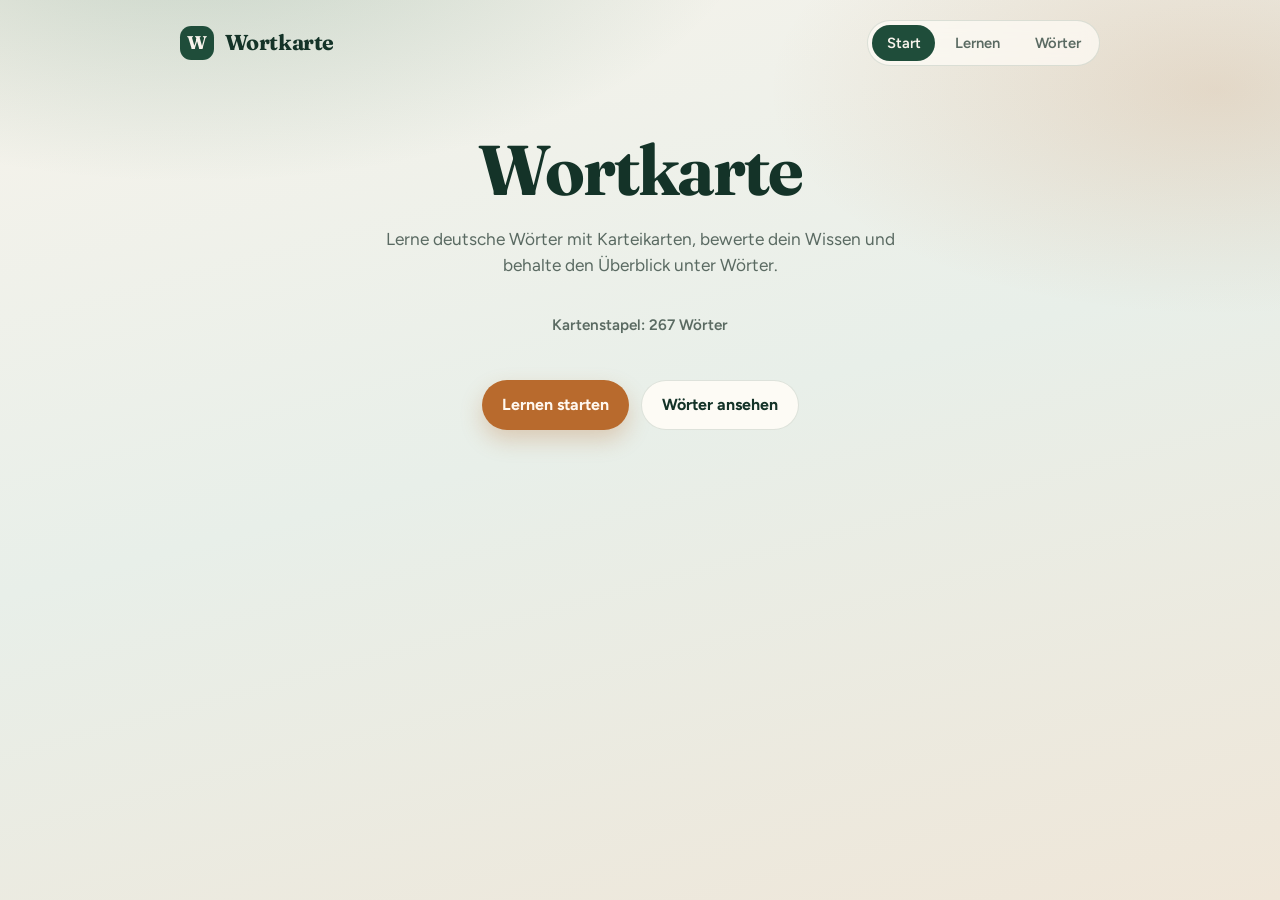
==== index.html @ 6b773d1d "Deploy rating-status fix on stable gh-pages URL Progress resolves by id and German text; cache v=268" ====
<!DOCTYPE html>
<html lang="de">
<head>
  <meta charset="UTF-8">
  <meta name="viewport" content="width=device-width, initial-scale=1.0, viewport-fit=cover">
  <meta name="theme-color" content="#1f4d3a">
  <meta name="apple-mobile-web-app-capable" content="yes">
  <meta name="apple-mobile-web-app-status-bar-style" content="default">
  <meta name="apple-mobile-web-app-title" content="Wortkarte">
  <title>Wortkarte — Deutsch lernen</title>
  <link rel="manifest" href="manifest.webmanifest">
  <link rel="icon" href="icon-192.png" type="image/png">
  <link rel="apple-touch-icon" href="icon-192.png">
  <link rel="preconnect" href="https://fonts.googleapis.com">
  <link rel="preconnect" href="https://fonts.gstatic.com" crossorigin>
  <link href="https://fonts.googleapis.com/css2?family=Figtree:wght@400;500;600;700&family=Fraunces:opsz,wght@9..144,500;9..144,700&display=swap" rel="stylesheet">
  <link rel="stylesheet" href="styles.css?v=268">
</head>
<body>
  <div class="atmosphere" aria-hidden="true"></div>

  <div id="app" class="app">
    <header class="topbar">
      <button type="button" class="brand" id="brand-btn" aria-label="Zur Startseite">
        <span class="brand-mark">W</span>
        <span class="brand-name">Wortkarte</span>
      </button>
      <nav class="nav" aria-label="Hauptnavigation">
        <button type="button" class="nav-btn" data-view="home" id="nav-home">Start</button>
        <button type="button" class="nav-btn" data-view="study" id="nav-study">Lernen</button>
        <button type="button" class="nav-btn" data-view="browse" id="nav-browse">Wörter</button>
      </nav>
    </header>

    <main id="main" class="main" aria-live="polite"></main>
  </div>

  <script src="words.js?v=268"></script>
  <script src="app.js?v=268"></script>
</body>
</html>
---- styles.css ----
:root {
  --pine: #1f4d3a;
  --pine-deep: #143328;
  --moss: #3d7a5f;
  --linen: #f3eee4;
  --mist: #e7efe9;
  --ink: #1c2420;
  --muted: #5a6a62;
  --line: rgba(31, 77, 58, 0.14);
  --card: rgba(255, 252, 247, 0.92);
  --copper: #b86a2d;
  --copper-hover: #9a5622;
  --forgot: #a33b3b;
  --difficult: #b86a2d;
  --easy: #2f6f4e;
  --instant: #1f5f8a;
  --shadow: 0 18px 40px rgba(20, 51, 40, 0.12);
  --radius: 18px;
  --font-display: "Fraunces", Georgia, serif;
  --font-body: "Figtree", "Segoe UI", sans-serif;
}

* {
  box-sizing: border-box;
}

html,
body {
  margin: 0;
  min-height: 100%;
}

body {
  font-family: var(--font-body);
  color: var(--ink);
  background: var(--linen);
  line-height: 1.5;
}

button {
  font: inherit;
  cursor: pointer;
}

.atmosphere {
  position: fixed;
  inset: 0;
  z-index: -1;
  background:
    radial-gradient(ellipse 80% 55% at 15% -10%, rgba(61, 122, 95, 0.28), transparent 55%),
    radial-gradient(ellipse 70% 50% at 95% 10%, rgba(184, 106, 45, 0.18), transparent 50%),
    linear-gradient(165deg, #f7f3eb 0%, #e8efe9 48%, #efe6d8 100%);
}

.app {
  width: min(920px, calc(100% - 2rem));
  margin: 0 auto;
  padding: 1.25rem 0 3rem;
}

.topbar {
  display: flex;
  align-items: center;
  justify-content: space-between;
  gap: 1rem;
  margin-bottom: 1.75rem;
  animation: rise 0.55s ease both;
}

.brand {
  display: inline-flex;
  align-items: center;
  gap: 0.65rem;
  border: 0;
  background: transparent;
  padding: 0;
  color: var(--pine-deep);
}

.brand-mark {
  display: grid;
  place-items: center;
  width: 2.15rem;
  height: 2.15rem;
  border-radius: 0.7rem;
  background: var(--pine);
  color: #f8f4ec;
  font-family: var(--font-display);
  font-weight: 700;
  font-size: 1.15rem;
}

.brand-name {
  font-family: var(--font-display);
  font-size: 1.35rem;
  font-weight: 700;
  letter-spacing: -0.02em;
}

.nav {
  display: flex;
  gap: 0.35rem;
  background: rgba(255, 252, 247, 0.7);
  border: 1px solid var(--line);
  border-radius: 999px;
  padding: 0.25rem;
  backdrop-filter: blur(8px);
}

.nav-btn {
  border: 0;
  background: transparent;
  color: var(--muted);
  padding: 0.45rem 0.9rem;
  border-radius: 999px;
  font-weight: 600;
  font-size: 0.92rem;
  transition: background 0.2s ease, color 0.2s ease, transform 0.2s ease;
}

.nav-btn:hover {
  color: var(--pine);
}

.nav-btn.active {
  background: var(--pine);
  color: #f8f4ec;
}

.main {
  min-height: 60vh;
}

.panel {
  animation: rise 0.45s ease both;
}

.hero {
  display: grid;
  gap: 1.25rem;
  padding: 2.4rem 1.5rem 2rem;
  text-align: center;
}

.hero-brand {
  margin: 0;
  font-family: var(--font-display);
  font-size: clamp(2.6rem, 8vw, 4.4rem);
  line-height: 1.05;
  letter-spacing: -0.03em;
  color: var(--pine-deep);
}

.hero-lead {
  margin: 0 auto;
  max-width: 34rem;
  color: var(--muted);
  font-size: 1.08rem;
}

.cta-row {
  display: flex;
  flex-wrap: wrap;
  justify-content: center;
  gap: 0.75rem;
  margin-top: 0.5rem;
}

.btn {
  border: 0;
  border-radius: 999px;
  padding: 0.75rem 1.25rem;
  font-weight: 700;
  transition: transform 0.18s ease, background 0.18s ease, box-shadow 0.18s ease;
}

.btn:hover {
  transform: translateY(-1px);
}

.btn:active {
  transform: translateY(0);
}

.btn-primary {
  background: var(--copper);
  color: #fff8f0;
  box-shadow: 0 10px 22px rgba(184, 106, 45, 0.28);
}

.btn-primary:hover {
  background: var(--copper-hover);
}

.btn-secondary {
  background: rgba(255, 252, 247, 0.9);
  color: var(--pine-deep);
  border: 1px solid var(--line);
}

.btn-danger {
  background: var(--forgot);
  color: #fff5f5;
}

.btn-ghost {
  background: transparent;
  color: var(--muted);
  border: 1px solid transparent;
}

.btn-ghost:hover {
  border-color: var(--line);
  color: var(--pine);
}

.btn:disabled {
  opacity: 0.45;
  cursor: not-allowed;
  transform: none;
  box-shadow: none;
}

.study-shell,
.browse-shell {
  display: grid;
  gap: 1rem;
}

.study-meta,
.browse-toolbar {
  display: flex;
  align-items: center;
  justify-content: space-between;
  gap: 0.75rem;
  flex-wrap: wrap;
}

.meta-text {
  color: var(--muted);
  font-weight: 600;
  font-size: 0.95rem;
}

.flashcard {
  position: relative;
  min-height: 320px;
  perspective: 1200px;
  cursor: pointer;
  border: 0;
  background: transparent;
  width: 100%;
  padding: 0;
  text-align: left;
}

.flashcard-inner {
  position: relative;
  width: 100%;
  min-height: 320px;
  transform-style: preserve-3d;
  transition: transform 0.55s cubic-bezier(0.2, 0.8, 0.2, 1);
  border-radius: var(--radius);
  box-shadow: var(--shadow);
}

.flashcard.is-flipped .flashcard-inner {
  transform: rotateY(180deg);
}

.face {
  position: absolute;
  inset: 0;
  display: grid;
  align-content: center;
  gap: 0.85rem;
  padding: 2rem 1.5rem;
  border-radius: var(--radius);
  border: 1px solid var(--line);
  background: var(--card);
  backface-visibility: hidden;
  -webkit-backface-visibility: hidden;
}

.face-back {
  transform: rotateY(180deg);
  background:
    linear-gradient(160deg, rgba(255, 252, 247, 0.96), rgba(231, 239, 233, 0.95));
}

.face-label {
  margin: 0;
  text-transform: uppercase;
  letter-spacing: 0.12em;
  font-size: 0.75rem;
  font-weight: 700;
  color: var(--moss);
}

.face-word {
  margin: 0;
  font-family: var(--font-display);
  font-size: clamp(1.8rem, 5vw, 2.6rem);
  line-height: 1.15;
  color: var(--pine-deep);
  letter-spacing: -0.02em;
}

.face-meaning {
  margin: 0;
  font-size: 1.15rem;
  color: var(--ink);
  font-weight: 600;
}

.face-example {
  margin: 0;
  padding-top: 0.35rem;
  border-top: 1px solid var(--line);
  color: var(--muted);
}

.face-example strong {
  display: block;
  color: var(--pine);
  font-weight: 600;
  margin-bottom: 0.15rem;
}

.hint {
  margin: 0;
  text-align: center;
  color: var(--muted);
  font-size: 0.92rem;
}

.rating-row {
  display: grid;
  grid-template-columns: repeat(4, minmax(0, 1fr));
  gap: 0.55rem;
}

.rate-btn {
  border: 1px solid transparent;
  border-radius: 14px;
  padding: 0.85rem 0.5rem;
  font-weight: 700;
  color: #fff;
  transition: transform 0.18s ease, filter 0.18s ease;
}

.rate-btn:hover {
  transform: translateY(-1px);
  filter: brightness(1.05);
}

.rate-forgot { background: var(--forgot); }
.rate-difficult { background: var(--difficult); }
.rate-easy { background: var(--easy); }
.rate-instant { background: var(--instant); }

.empty-state,
.error-state {
  display: grid;
  gap: 0.85rem;
  justify-items: center;
  text-align: center;
  padding: 2.5rem 1.25rem;
  border: 1px dashed var(--line);
  border-radius: var(--radius);
  background: rgba(255, 252, 247, 0.65);
}

.empty-state h2,
.error-state h2 {
  margin: 0;
  font-family: var(--font-display);
  color: var(--pine-deep);
}

.empty-state p,
.error-state p {
  margin: 0;
  color: var(--muted);
  max-width: 28rem;
}

.control-block {
  display: grid;
  gap: 0.45rem;
  margin: 0.25rem 0 0.75rem;
}

.control-label {
  margin: 0;
  font-size: 0.82rem;
  font-weight: 700;
  letter-spacing: 0.04em;
  text-transform: uppercase;
  color: var(--muted);
}

.chip-row {
  display: flex;
  flex-wrap: wrap;
  gap: 0.4rem;
}

.filter-chip {
  border: 1px solid var(--line);
  background: rgba(255, 252, 247, 0.9);
  color: var(--pine-deep);
  border-radius: 999px;
  padding: 0.45rem 0.8rem;
  font-weight: 700;
  font-size: 0.88rem;
}

.filter-chip.is-active {
  background: var(--pine);
  border-color: var(--pine);
  color: #f8f4ec;
}

.filter-dropdown {
  border: 1px solid var(--line);
  border-radius: 12px;
  background: #fff;
  padding: 0.15rem 0.7rem;
}

.filter-dropdown summary {
  cursor: pointer;
  list-style: none;
  font-weight: 600;
  color: var(--pine-deep);
  padding: 0.55rem 0;
}

.filter-dropdown summary::-webkit-details-marker {
  display: none;
}

.filter-dropdown-menu {
  display: grid;
  gap: 0.35rem;
  padding: 0 0 0.65rem;
  border-top: 1px solid var(--line);
  padding-top: 0.55rem;
}

.filter-option {
  display: flex;
  align-items: center;
  gap: 0.55rem;
  font-weight: 600;
  color: var(--ink);
}

.filter-option input {
  width: 1.05rem;
  height: 1.05rem;
  accent-color: var(--pine);
}

.btn-small {
  justify-self: start;
  padding: 0.55rem 0.95rem;
  font-size: 0.9rem;
}

.study-controls {
  display: grid;
  gap: 0.75rem;
  padding: 0.85rem 1rem;
  border: 1px solid var(--line);
  border-radius: 14px;
  background: rgba(255, 252, 247, 0.75);
}

.browse-notice {
  margin: 0;
  padding: 0.75rem 1rem;
  border-radius: 12px;
  background: rgba(61, 122, 95, 0.12);
  color: var(--pine-deep);
  font-weight: 600;
}


.import-panel {
  border: 1px solid var(--line);
  border-radius: 14px;
  background: rgba(255, 252, 247, 0.8);
  padding: 0.85rem 1rem 1rem;
}

.import-panel summary {
  cursor: pointer;
  font-weight: 700;
  color: var(--pine-deep);
}

.import-help {
  margin: 0.65rem 0 0.85rem;
  color: var(--muted);
  font-size: 0.95rem;
}

.import-help code {
  font-family: ui-monospace, SFMono-Regular, Menlo, monospace;
  font-size: 0.88em;
}

.field-label {
  display: block;
  margin: 0.55rem 0 0.3rem;
  font-size: 0.85rem;
  font-weight: 700;
  color: var(--muted);
}

.field-input,
.import-text {
  width: 100%;
  border: 1px solid var(--line);
  border-radius: 12px;
  padding: 0.7rem 0.8rem;
  background: #fff;
  color: var(--ink);
  font: inherit;
}

.import-text {
  resize: vertical;
  min-height: 7rem;
}

.add-grid {
  margin-top: 0.75rem;
}

.import-actions {
  justify-content: flex-start;
  margin-top: 0.75rem;
}

.word-list {
  list-style: none;
  margin: 0;
  padding: 0;
  display: grid;
  gap: 0.55rem;
}

.word-item {
  display: grid;
  grid-template-columns: auto 1fr auto;
  gap: 0.85rem;
  align-items: start;
  padding: 0.95rem 1rem;
  border: 1px solid var(--line);
  border-radius: 14px;
  background: var(--card);
  transition: border-color 0.2s ease, transform 0.2s ease;
  animation: rise 0.4s ease both;
}

.word-item:hover {
  border-color: rgba(31, 77, 58, 0.28);
}

.word-item.is-selected {
  border-color: var(--moss);
  background: rgba(231, 239, 233, 0.85);
}

.word-check {
  margin-top: 0.35rem;
  width: 1.1rem;
  height: 1.1rem;
  accent-color: var(--pine);
}

.word-main {
  display: grid;
  gap: 0.2rem;
  min-width: 0;
}

.word-de {
  margin: 0;
  font-family: var(--font-display);
  font-size: 1.2rem;
  color: var(--pine-deep);
  font-weight: 700;
}

.word-en {
  margin: 0;
  color: var(--ink);
  font-weight: 500;
}

.word-actions {
  display: flex;
  flex-wrap: wrap;
  gap: 0.4rem;
  margin-top: 0.45rem;
}

.word-item.is-editing {
  grid-template-columns: 1fr;
}

.edit-grid {
  display: grid;
  gap: 0.2rem;
  width: 100%;
}


.status-pill {
  display: inline-flex;
  align-items: center;
  justify-content: center;
  min-width: 5.5rem;
  padding: 0.35rem 0.7rem;
  border-radius: 999px;
  font-size: 0.78rem;
  font-weight: 700;
  letter-spacing: 0.02em;
  text-transform: capitalize;
  white-space: nowrap;
}

.status-none {
  background: rgba(90, 106, 98, 0.12);
  color: var(--muted);
}

.status-forgot {
  background: rgba(163, 59, 59, 0.14);
  color: var(--forgot);
}

.status-difficult {
  background: rgba(184, 106, 45, 0.16);
  color: var(--difficult);
}

.status-easy {
  background: rgba(47, 111, 78, 0.14);
  color: var(--easy);
}

.status-instant {
  background: rgba(31, 95, 138, 0.14);
  color: var(--instant);
}

@keyframes rise {
  from {
    opacity: 0;
    transform: translateY(10px);
  }
  to {
    opacity: 1;
    transform: translateY(0);
  }
}

@media (max-width: 680px) {
  .app {
    width: min(100% - 1.25rem, 920px);
  }

  .topbar {
    flex-direction: column;
    align-items: stretch;
  }

  .nav {
    width: 100%;
    justify-content: space-between;
  }

  .nav-btn {
    flex: 1;
    padding: 0.55rem 0.4rem;
    font-size: 0.85rem;
  }

  .rating-row {
    grid-template-columns: repeat(2, minmax(0, 1fr));
  }

  .word-item {
    grid-template-columns: auto 1fr;
  }

  .status-pill {
    grid-column: 2;
    justify-self: start;
  }
}
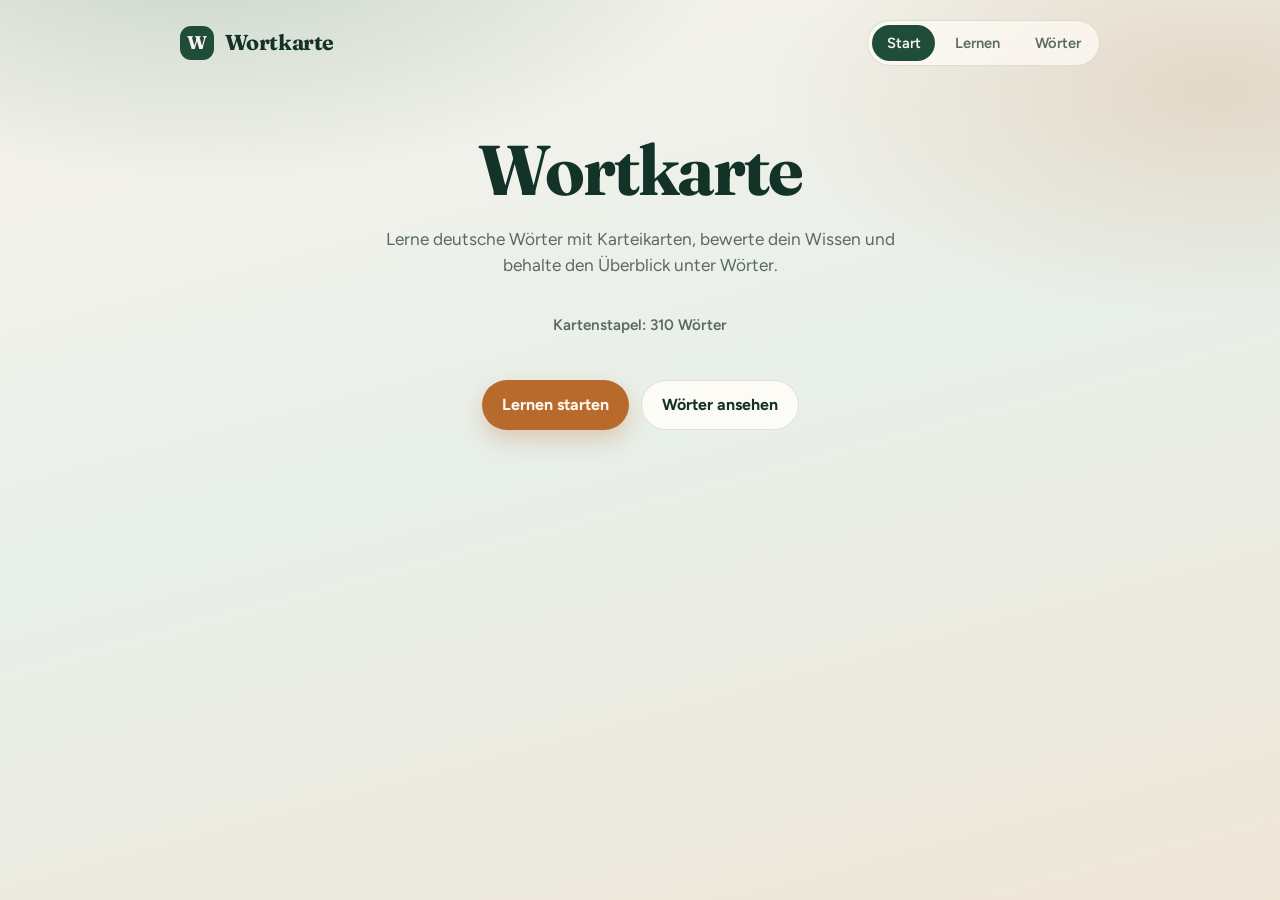
==== commit ae3e15da: "Deploy 310-word deck with fixed prepositions Notebook words plus verb+prep updates; cache v=310.  Co" ====
--- a/index.html
+++ b/index.html
@@ -14,7 +14,7 @@
   <link rel="preconnect" href="https://fonts.googleapis.com">
   <link rel="preconnect" href="https://fonts.gstatic.com" crossorigin>
   <link href="https://fonts.googleapis.com/css2?family=Figtree:wght@400;500;600;700&family=Fraunces:opsz,wght@9..144,500;9..144,700&display=swap" rel="stylesheet">
-  <link rel="stylesheet" href="styles.css?v=268">
+  <link rel="stylesheet" href="styles.css?v=310">
 </head>
 <body>
   <div class="atmosphere" aria-hidden="true"></div>
@@ -35,7 +35,7 @@
     <main id="main" class="main" aria-live="polite"></main>
   </div>
 
-  <script src="words.js?v=268"></script>
-  <script src="app.js?v=268"></script>
+  <script src="words.js?v=310"></script>
+  <script src="app.js?v=310"></script>
 </body>
 </html>
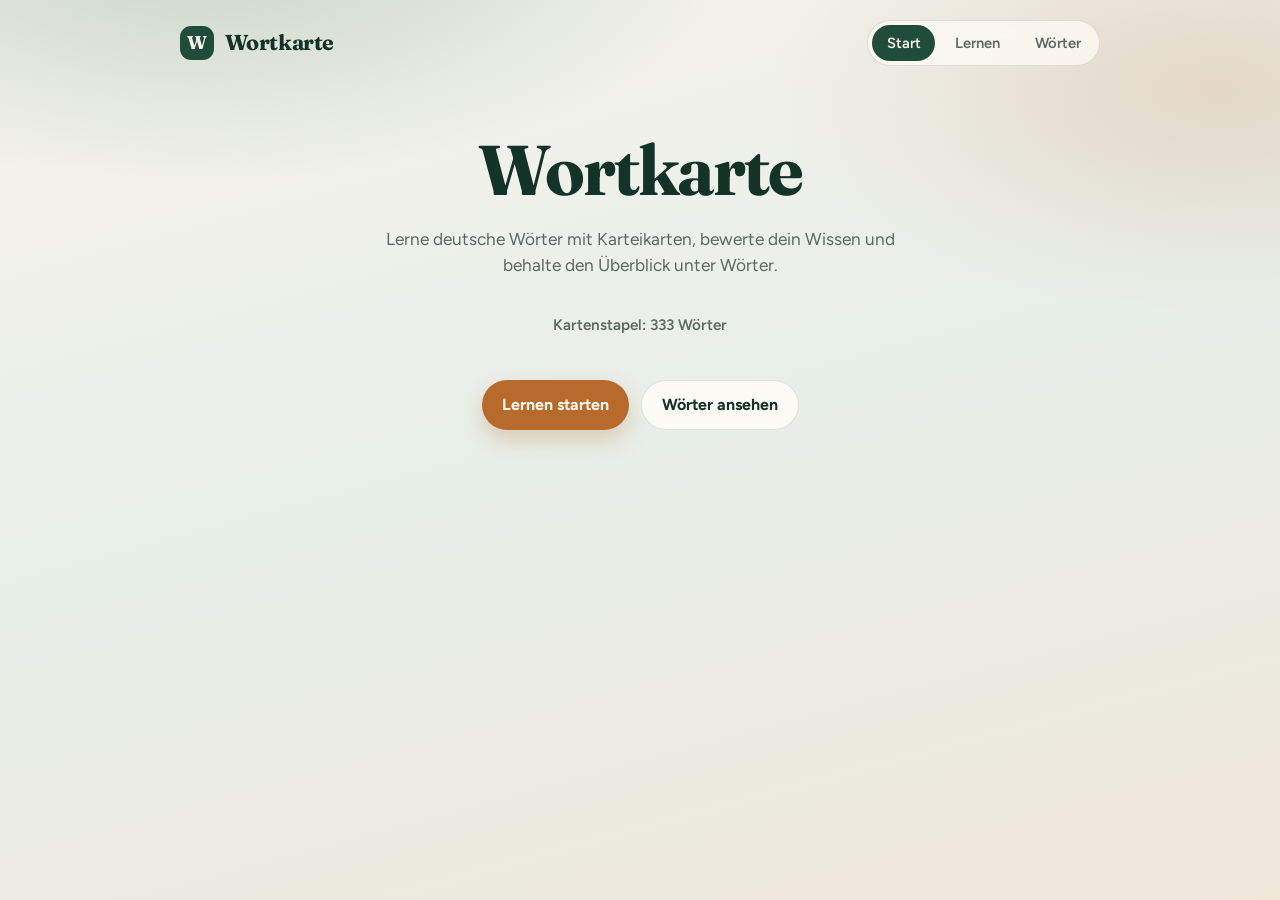
==== commit f09fc3f1: "Deploy cleaned 333-word deck Articles, merges, feste Präpositionen; cache v=333.  Co-authored-by: ni" ====
--- a/index.html
+++ b/index.html
@@ -14,7 +14,7 @@
   <link rel="preconnect" href="https://fonts.googleapis.com">
   <link rel="preconnect" href="https://fonts.gstatic.com" crossorigin>
   <link href="https://fonts.googleapis.com/css2?family=Figtree:wght@400;500;600;700&family=Fraunces:opsz,wght@9..144,500;9..144,700&display=swap" rel="stylesheet">
-  <link rel="stylesheet" href="styles.css?v=310">
+  <link rel="stylesheet" href="styles.css?v=333">
 </head>
 <body>
   <div class="atmosphere" aria-hidden="true"></div>
@@ -35,7 +35,7 @@
     <main id="main" class="main" aria-live="polite"></main>
   </div>
 
-  <script src="words.js?v=310"></script>
-  <script src="app.js?v=310"></script>
+  <script src="words.js?v=333"></script>
+  <script src="app.js?v=333"></script>
 </body>
 </html>
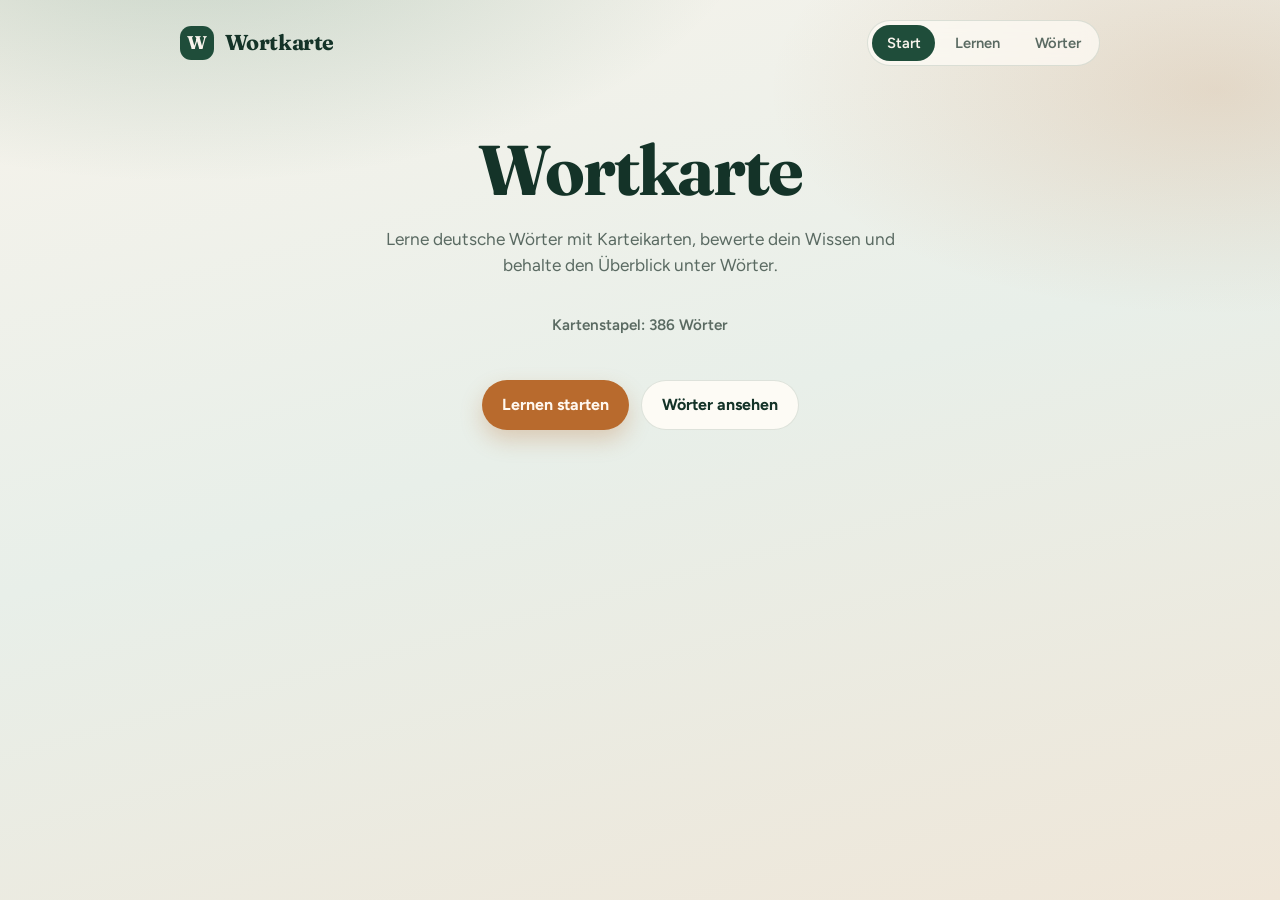
==== commit cb4c85b1: "Deploy 386-word deck from PDF and notebook Exclusions applied; fordern included; cache v=386.  Co-au" ====
--- a/index.html
+++ b/index.html
@@ -14,7 +14,7 @@
   <link rel="preconnect" href="https://fonts.googleapis.com">
   <link rel="preconnect" href="https://fonts.gstatic.com" crossorigin>
   <link href="https://fonts.googleapis.com/css2?family=Figtree:wght@400;500;600;700&family=Fraunces:opsz,wght@9..144,500;9..144,700&display=swap" rel="stylesheet">
-  <link rel="stylesheet" href="styles.css?v=333">
+  <link rel="stylesheet" href="styles.css?v=386">
 </head>
 <body>
   <div class="atmosphere" aria-hidden="true"></div>
@@ -35,7 +35,7 @@
     <main id="main" class="main" aria-live="polite"></main>
   </div>
 
-  <script src="words.js?v=333"></script>
-  <script src="app.js?v=333"></script>
+  <script src="words.js?v=386"></script>
+  <script src="app.js?v=386"></script>
 </body>
 </html>
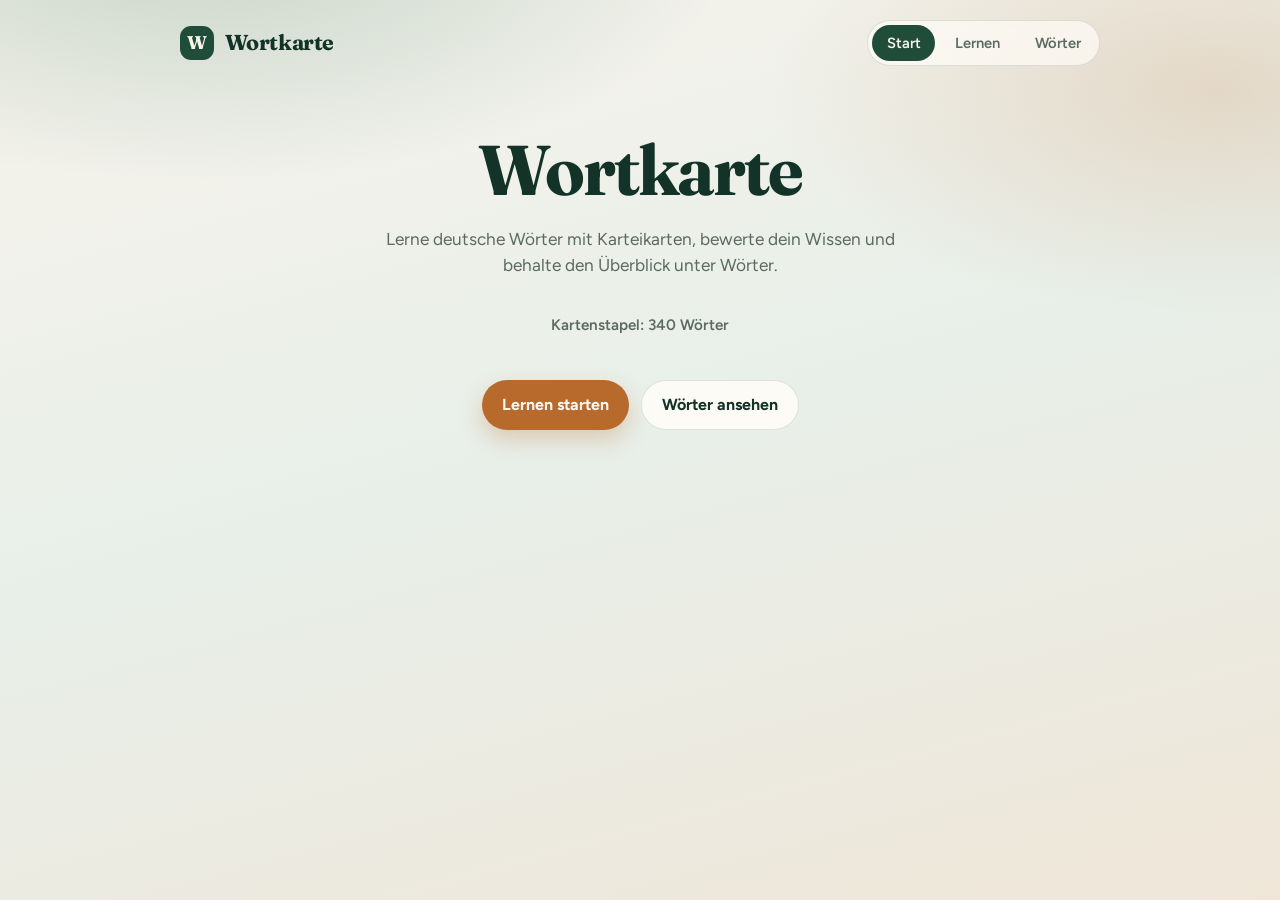
==== commit 00aef9ac: "Deploy synonym-merged 340-card deck Cache v=340 / wortkarte-v20.  Co-authored-by: nicolasmpicard-gif" ====
--- a/index.html
+++ b/index.html
@@ -14,7 +14,7 @@
   <link rel="preconnect" href="https://fonts.googleapis.com">
   <link rel="preconnect" href="https://fonts.gstatic.com" crossorigin>
   <link href="https://fonts.googleapis.com/css2?family=Figtree:wght@400;500;600;700&family=Fraunces:opsz,wght@9..144,500;9..144,700&display=swap" rel="stylesheet">
-  <link rel="stylesheet" href="styles.css?v=386">
+  <link rel="stylesheet" href="styles.css?v=340">
 </head>
 <body>
   <div class="atmosphere" aria-hidden="true"></div>
@@ -35,7 +35,7 @@
     <main id="main" class="main" aria-live="polite"></main>
   </div>
 
-  <script src="words.js?v=386"></script>
-  <script src="app.js?v=386"></script>
+  <script src="words.js?v=340"></script>
+  <script src="app.js?v=340"></script>
 </body>
 </html>
--- a/styles.css
+++ b/styles.css
@@ -300,10 +300,11 @@
 .face-word {
   margin: 0;
   font-family: var(--font-display);
-  font-size: clamp(1.8rem, 5vw, 2.6rem);
-  line-height: 1.15;
+  font-size: clamp(1.15rem, 3.6vw, 2.1rem);
+  line-height: 1.25;
   color: var(--pine-deep);
   letter-spacing: -0.02em;
+  white-space: pre-line;
 }
 
 .face-meaning {
@@ -320,8 +321,13 @@
   color: var(--muted);
 }
 
+.face-example strong,
+.face-example span {
+  display: block;
+  white-space: pre-line;
+}
+
 .face-example strong {
-  display: block;
   color: var(--pine);
   font-weight: 600;
   margin-bottom: 0.15rem;
@@ -591,9 +597,15 @@
 .word-de {
   margin: 0;
   font-family: var(--font-display);
-  font-size: 1.2rem;
-  color: var(--pine-deep);
-  font-weight: 700;
+  font-size: 1.05rem;
+  color: var(--pine-deep);
+  font-weight: 700;
+  line-height: 1.35;
+  white-space: pre-line;
+}
+
+.word-example {
+  white-space: pre-line;
 }
 
 .word-en {
